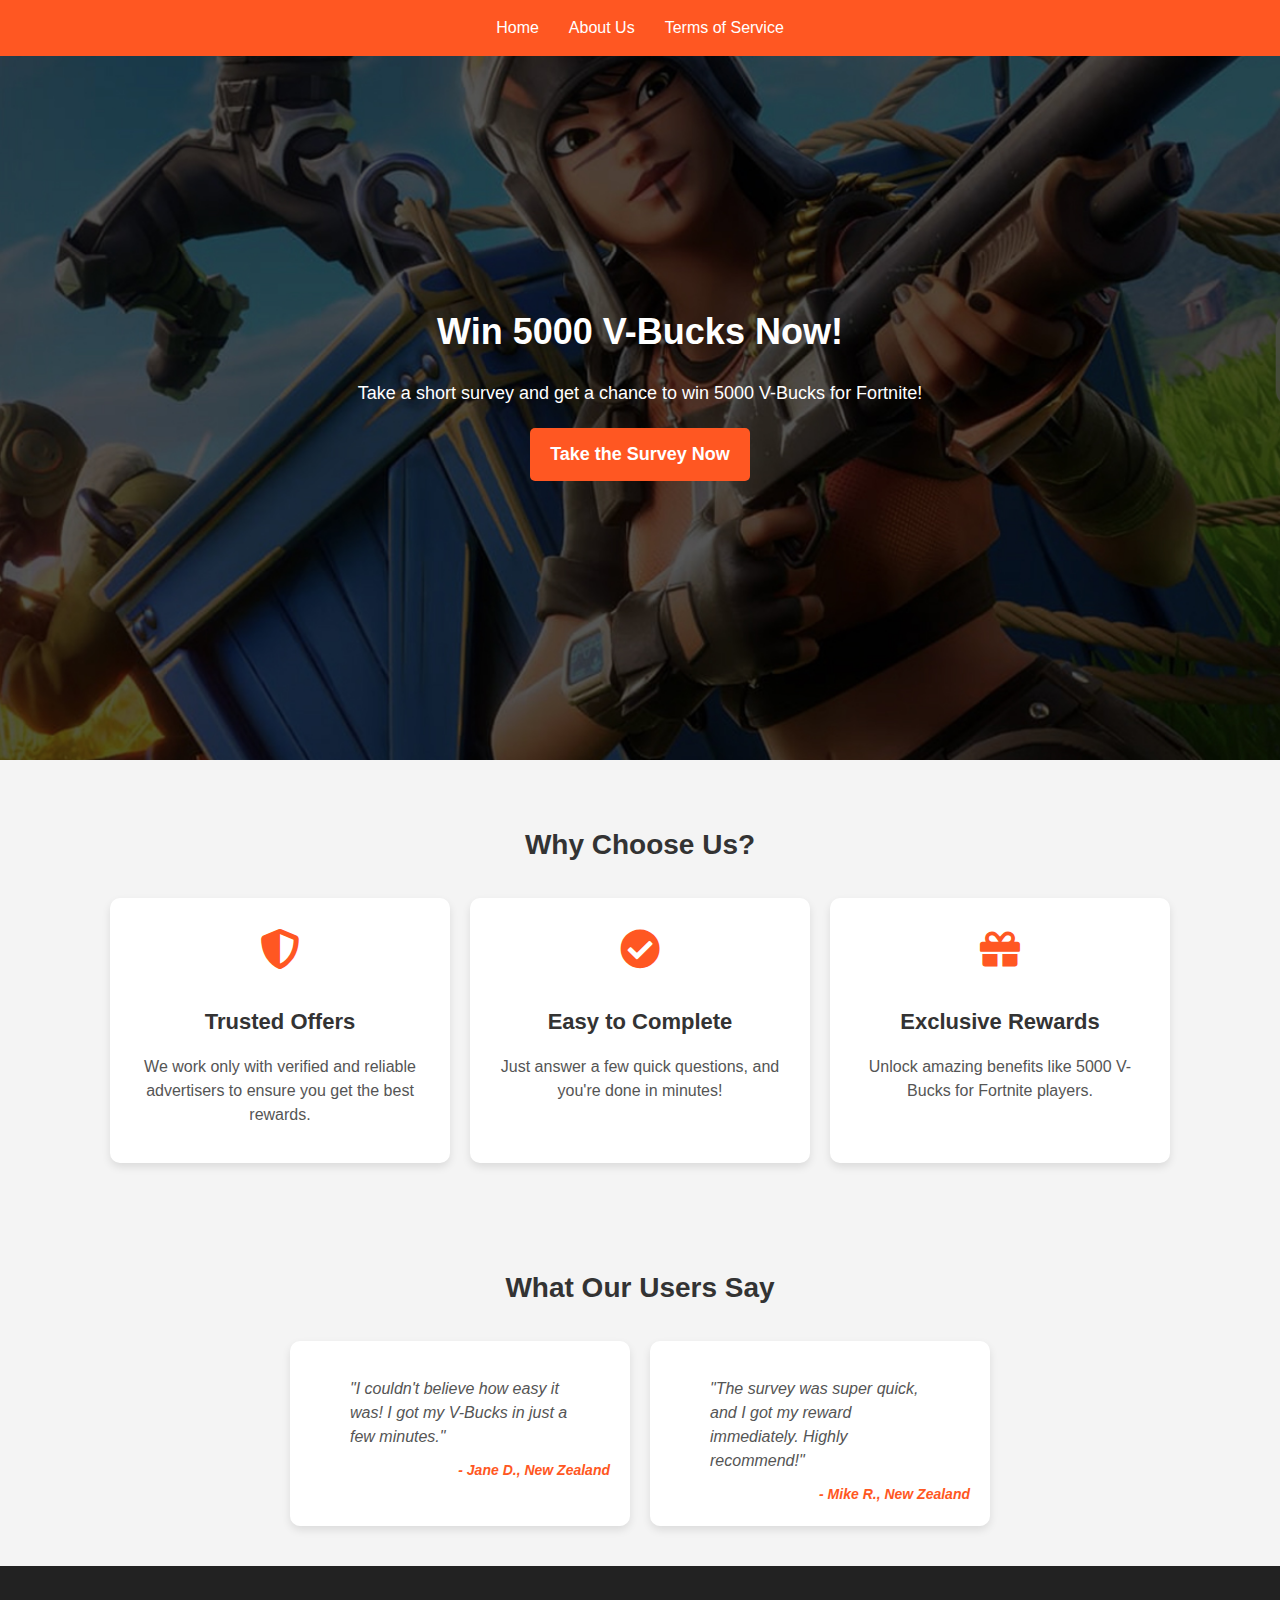
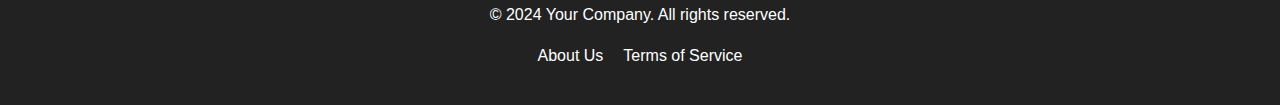
==== index.html @ 3ef13b83 "first push" ====
<!DOCTYPE html>
<html lang="en">
  <head>
    <meta charset="UTF-8" />
    <meta name="viewport" content="width=device-width, initial-scale=1.0" />
    <title>Get 5000 V-Bucks for Free!</title>
    <link rel="stylesheet" href="styles.css" />
    <link
      rel="stylesheet"
      href="https://cdnjs.cloudflare.com/ajax/libs/font-awesome/5.15.4/css/all.min.css"
    />
  </head>
  <body>
    <!-- Menu Bar -->
    <header class="menu-bar">
      <nav>
        <ul>
          <li><a href="index.html">Home</a></li>
          <li><a href="about.html">About Us</a></li>
          <li><a href="termsofservice.html">Terms of Service</a></li>
        </ul>
      </nav>
    </header>

    <!-- Hero Section -->
    <section class="hero">
      <div class="hero-content">
        <h1>Win 5000 V-Bucks Now!</h1>
        <p>
          Take a short survey and get a chance to win 5000 V-Bucks for Fortnite!
          <br />
        </p>
        <a
          href="https://singingfiles.com/show.php?l=0&u=1765119&id=57976"
          class="cta-button"
          target="_blank"
        >
          Take the Survey Now
        </a>
      </div>
    </section>

    <!-- Features Section -->
    <section class="features">
      <h2>Why Choose Us?</h2>
      <div class="features-container">
        <div class="feature-card">
          <div class="icon">
            <i class="fas fa-shield-alt"></i>
          </div>
          <h3>Trusted Offers</h3>
          <p>
            We work only with verified and reliable advertisers to ensure you
            get the best rewards.
          </p>
        </div>
        <div class="feature-card">
          <div class="icon">
            <i class="fas fa-check-circle"></i>
          </div>
          <h3>Easy to Complete</h3>
          <p>Just answer a few quick questions, and you're done in minutes!</p>
        </div>
        <div class="feature-card">
          <div class="icon">
            <i class="fas fa-gift"></i>
          </div>
          <h3>Exclusive Rewards</h3>
          <p>Unlock amazing benefits like 5000 V-Bucks for Fortnite players.</p>
        </div>
      </div>
    </section>

    <!-- Testimonials Section -->
    <section class="testimonials">
      <h2>What Our Users Say</h2>
      <div class="testimonials-container">
        <div class="testimonial-card">
          <blockquote>
            "I couldn't believe how easy it was! I got my V-Bucks in just a few
            minutes."
          </blockquote>
          <cite> - Jane D., New Zealand</cite>
        </div>
        <div class="testimonial-card">
          <blockquote>
            "The survey was super quick, and I got my reward immediately. Highly
            recommend!"
          </blockquote>
          <cite> - Mike R., New Zealand</cite>
        </div>
      </div>
    </section>

    <!-- Footer -->
    <footer class="footer">
      <p>&copy; 2024 Your Company. All rights reserved.</p>
      <ul>
        <li><a href="about.html">About Us</a></li>
        <li><a href="termsofservice.html">Terms of Service</a></li>
      </ul>
    </footer>
  </body>
</html>
---- styles.css ----
/* General Styles */
body {
  font-family: Arial, sans-serif;
  margin: 0;
  padding: 0;
  box-sizing: border-box;
  line-height: 1.6;
}

/* Menu Bar */
.menu-bar {
  background-color: #ff5722;
  color: white;
  padding: 15px 0;
  position: fixed;
  top: 0;
  width: 100%;
  z-index: 10;
}

.menu-bar nav ul {
  list-style: none;
  display: flex;
  justify-content: center;
  margin: 0;
  padding: 0;
}

.menu-bar nav ul li {
  margin: 0 15px;
}

.menu-bar nav ul li a {
  color: white;
  text-decoration: none;
  font-size: 16px;
}

.menu-bar nav ul li a:hover {
  color: #ff5722;
}

/* Hero Section */
.hero {
  display: flex;
  flex-direction: column;
  align-items: center;
  justify-content: center;
  min-height: 80vh;
  background: #222 url("images/fortnite-banner.jpg") no-repeat center/cover;
  color: white;
  text-align: center;
  padding: 20px;
  margin-top: px; /* To adjust for fixed menu */
}

.hero-content h1 {
  font-size: 36px;
  margin-bottom: 15px;
}

.hero-content p {
  font-size: 18px;
  margin-bottom: 20px;
}

.cta-button {
  display: inline-block;
  padding: 12px 20px;
  background-color: #ff5722;
  color: white;
  font-size: 18px;
  border-radius: 5px;
  text-decoration: none;
  font-weight: bold;
}

.cta-button:hover {
  background-color: #e64a19;
}

/* Features Section */
.features {
  padding: 40px 20px;
  text-align: center;
  background-color: #f4f4f4;
}

.features h2 {
  font-size: 28px;
  margin-bottom: 30px;
  color: #333;
}

.features-container {
  display: flex;
  flex-wrap: wrap;
  justify-content: center;
  gap: 20px;
}

.feature-card {
  background-color: white;
  border-radius: 10px;
  box-shadow: 0 4px 8px rgba(0, 0, 0, 0.1);
  transition: transform 0.3s ease, box-shadow 0.3s ease;
  width: 300px;
  padding: 20px;
  text-align: center;
}

.feature-card:hover {
  transform: translateY(-10px);
  box-shadow: 0 6px 12px rgba(0, 0, 0, 0.2);
}

.feature-card .icon {
  font-size: 40px;
  color: #ff5722;
  margin-bottom: 15px;
}

.feature-card h3 {
  font-size: 22px;
  color: #333;
  margin-bottom: 10px;
}

.feature-card p {
  font-size: 16px;
  color: #555;
  line-height: 1.5;
}

/* Testimonials Section */
.testimonials {
  background-color: #f4f4f4;
  padding: 40px 20px;
  text-align: center;
}

.testimonials h2 {
  font-size: 28px;
  margin-bottom: 30px;
  color: #333;
}

.testimonials-container {
  display: flex;
  flex-wrap: wrap;
  justify-content: center;
  gap: 20px;
}

.testimonial-card {
  background-color: white;
  border-radius: 10px;
  padding: 20px;
  max-width: 300px;
  text-align: left;
  box-shadow: 0 4px 8px rgba(0, 0, 0, 0.1);
  transition: transform 0.3s ease, box-shadow 0.3s ease;
}

.testimonial-card:hover {
  transform: translateY(-10px);
  box-shadow: 0 6px 12px rgba(0, 0, 0, 0.2);
}

.testimonial-card blockquote {
  font-size: 16px;
  font-style: italic;
  color: #555;
  margin-bottom: 10px;
  line-height: 1.5;
}

.testimonial-card cite {
  font-size: 14px;
  color: #ff5722;
  display: block;
  margin-top: 10px;
  font-weight: bold;
  text-align: right;
}

/* Footer */
.footer {
  background-color: #222;
  color: white;
  text-align: center;
  padding: 20px 0;
}

.footer ul {
  list-style: none;
  padding: 0;
  display: flex;
  justify-content: center;
}

.footer ul li {
  margin: 0 10px;
}

.footer ul li a {
  color: white;
  text-decoration: none;
}

.footer ul li a:hover {
  color: #ff5722;
}
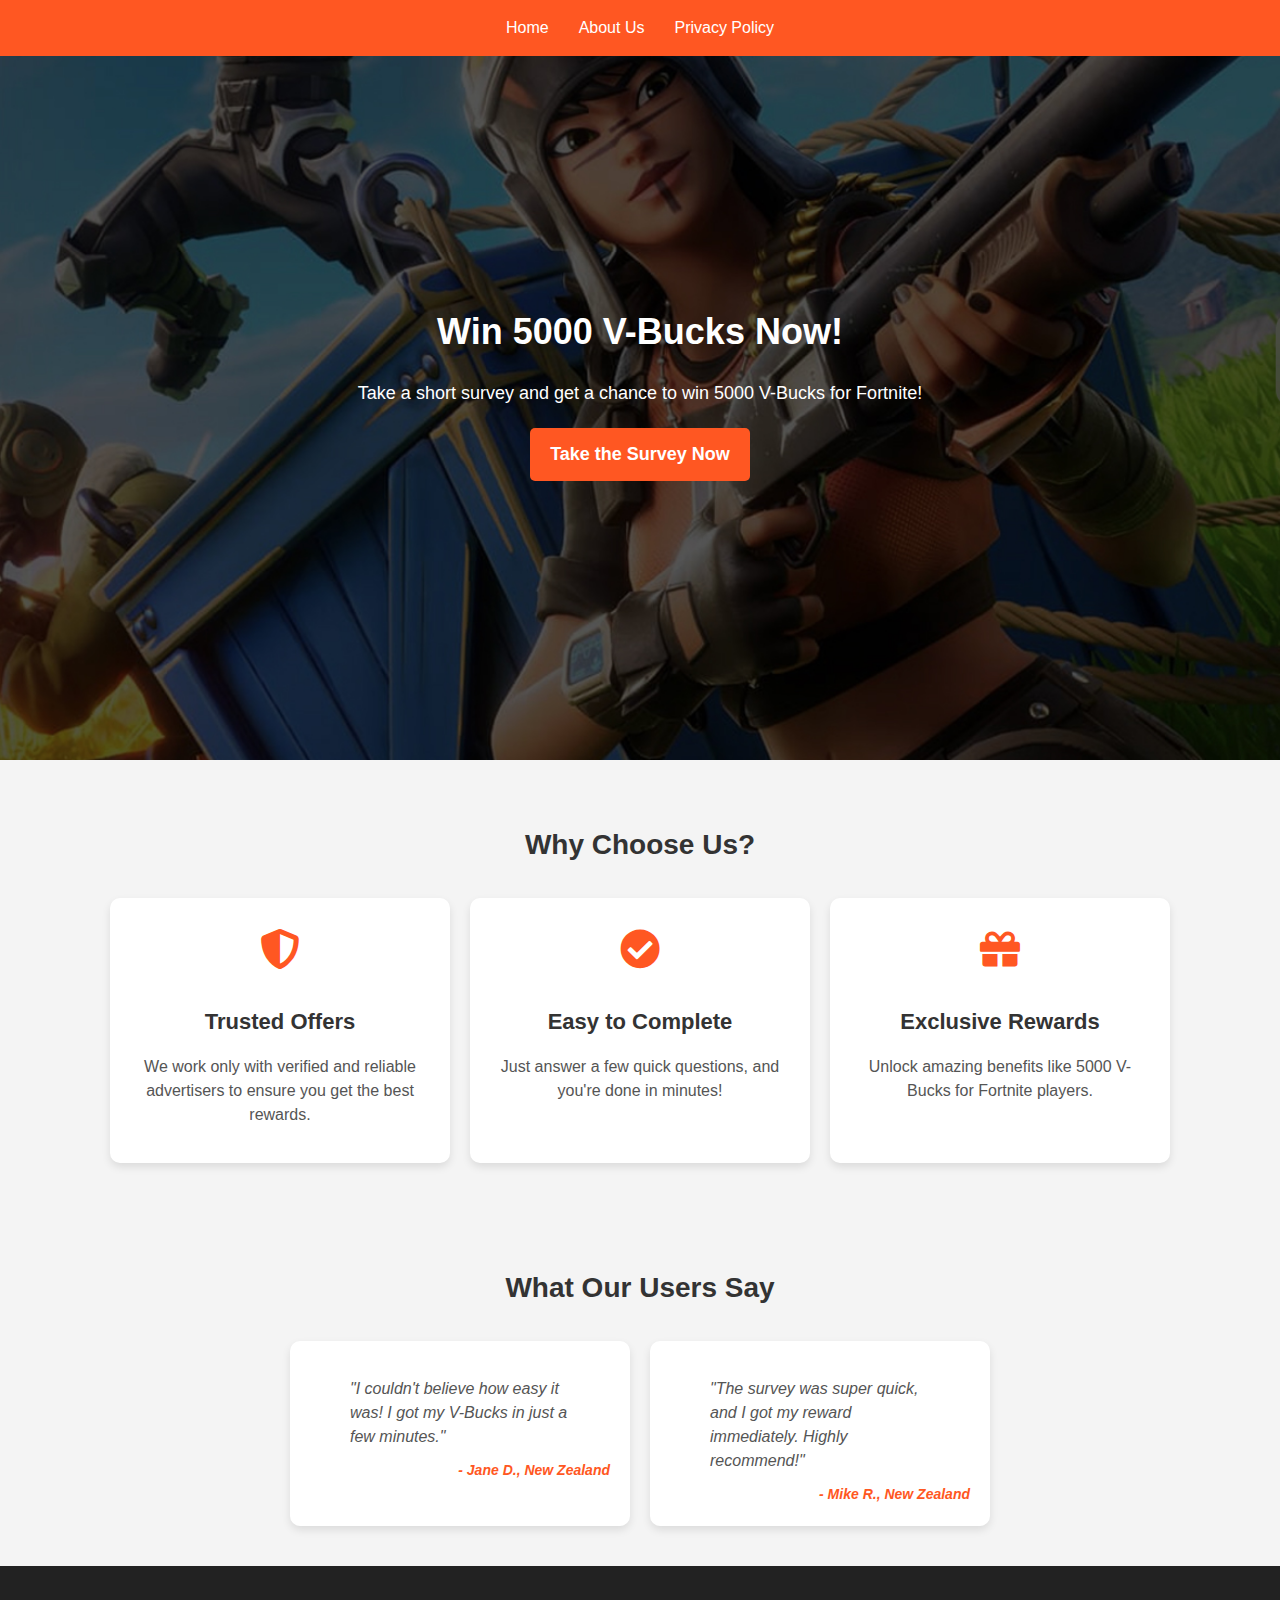
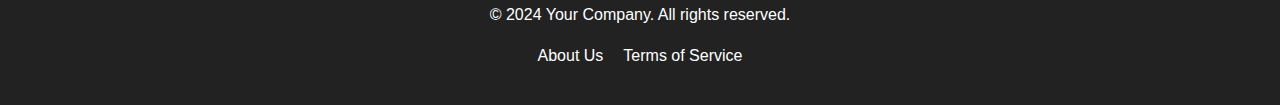
==== commit 87a272a7: "add privase page" ====
--- a/index.html
+++ b/index.html
@@ -17,7 +17,7 @@
         <ul>
           <li><a href="index.html">Home</a></li>
           <li><a href="about.html">About Us</a></li>
-          <li><a href="termsofservice.html">Terms of Service</a></li>
+          <li><a href="termsofservice.html">Privacy Policy</a></li>
         </ul>
       </nav>
     </header>
